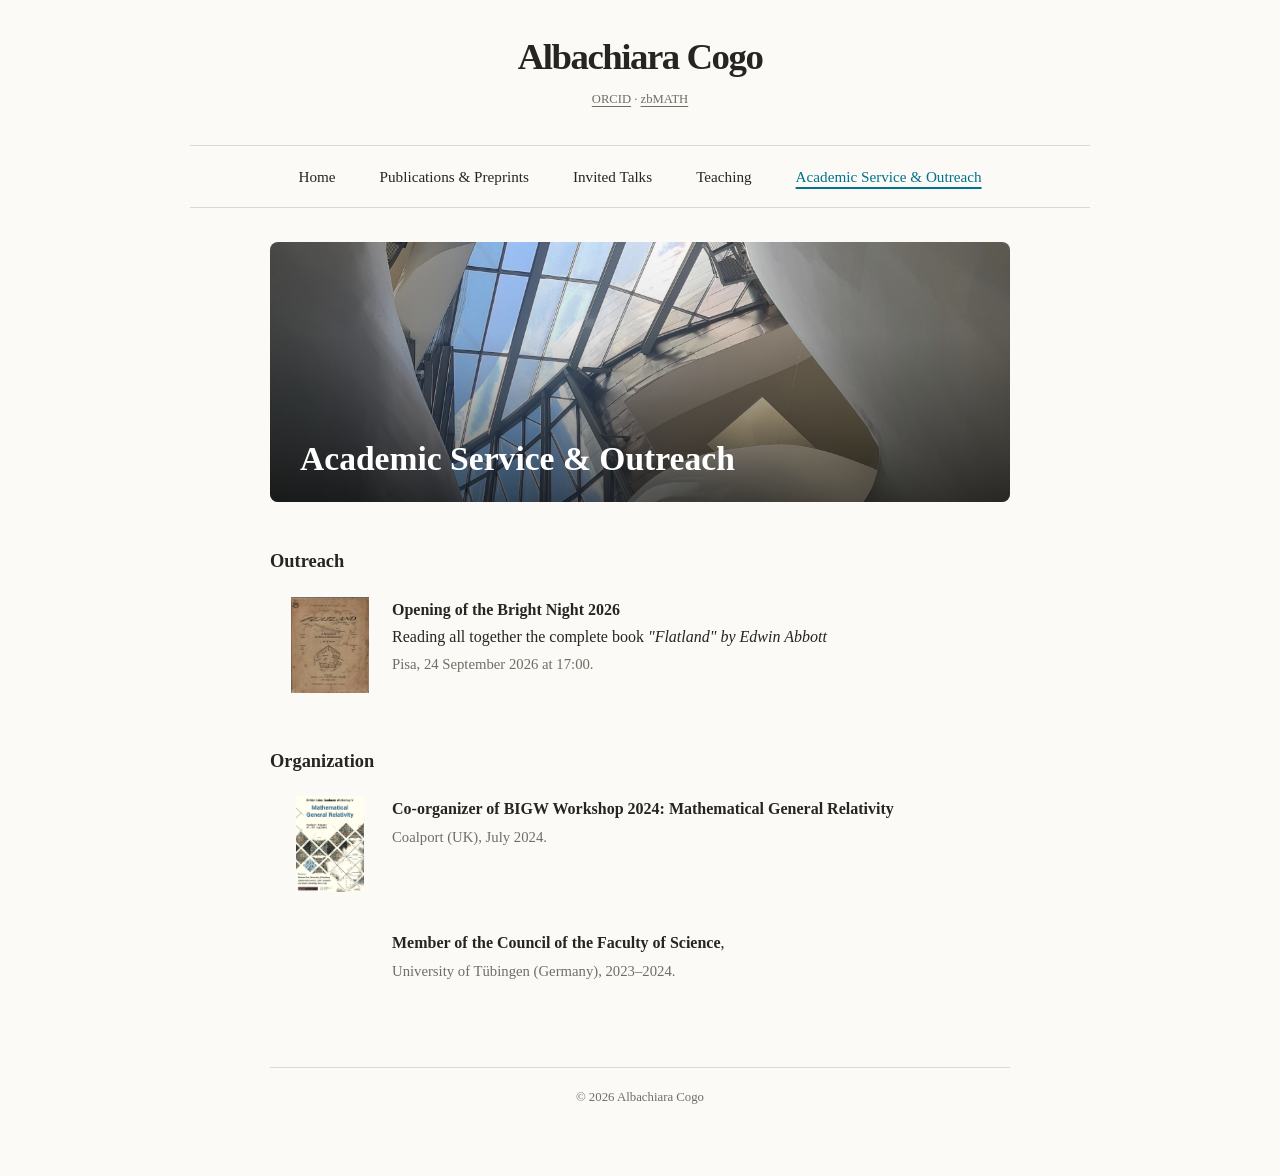
==== academic-service.html @ b160dfd4 "Update academic-service.html" ====
<!doctype html>
<html lang="en">
<head>
  <meta charset="utf-8">
  <meta name="viewport" content="width=device-width, initial-scale=1">
  <title>Academic Service & Outreach | Albachiara Cogo</title>
  <meta name="description" content="Academic service by Your Name.">
  <link rel="stylesheet" href="styles.css">
</head>
<body>
  <div class="site">
    <header class="site-header">
      <p class="site-name"><a href="index.html">Albachiara Cogo</a>  <p class="profile-links">
  <a  href="https://orcid.org/0009-0003-0630-0231">ORCID</a>
  <span aria-hidden="true" target="_blank"
  rel="noopener noreferrer"
  aria-label="View my ORCID profile">·</span>
  <a href="https://zbmath.org/authors/cogo.albachiara">zbMATH</a>
</p></p>
    </header>

    <nav class="main-navigation" aria-label="Main navigation">
      <a href="index.html">Home</a>
      <a href="publications-and-preprints.html">Publications & Preprints</a>
      <a href="invited-talks.html">Invited Talks</a>
      <a href="teaching.html">Teaching</a>
      <a href="academic-service.html" aria-current="page">Academic Service & Outreach</a>
    </nav>

    <main>
       <header class="page-hero">
    <img
      src="Events header.jpg"
      alt=""
      width="1600"
      height="520"
    >
    <h1 class="page-title">Academic Service & Outreach</h1>
  </header>

       <h2>Outreach</h2>
      <ul class="event-list">
        <li>
        <img src="Flatland.jpg" alt="Bright Night">
    <div>
      <strong>Opening of the Bright Night 2026</strong> <br>
      Reading all together the complete book <em> "Flatland" by Edwin Abbott</em>
      <p>Pisa, 24 September 2026 at 17:00.</p>
    </div>
  </li>
      </ul>
      
      <h2>Organization</h2>
       <ul class="event-list">
        <li>
        <img src="BIGW.jpg" alt="BIGW">
    <div>
      <strong>Co-organizer of BIGW Workshop 2024: Mathematical General Relativity</strong>
      <p>Coalport (UK), July 2024.</p>
    </div>
  </li>
        <li class="no-image">
  <div>
    <strong>Member of the Council of the Faculty of Science</strong>,
    <p>University of Tübingen (Germany), 2023–2024.</p>
  </div>
</li>
      </ul>
        
          
        
      
  
   

     

    <footer class="site-footer">
      <p>© 2026 Albachiara Cogo</p>
    </footer>
  </div>
</body>
</html>
---- styles.css ----
/* Shared style for all pages */
/* Minimal editorial style */

:root {
  --page-width: 900px;
  --content-width: 740px;

  --background: #fbfaf7;
  --text: #262521;
  --muted: #716d65;

  --link: #00728D;       /* SNS petrol blue */
  --link-hover: #183F56; /* SNS dark blue */

  --line: #ddd9d1;
}

a {
  color: var(--link);
}

a:hover,
a:focus {
  color: var(--link-hover);
}

.main-navigation a[aria-current="page"] {
  color: var(--link);
}



li::marker {
  color: var(--link);
}

a:focus-visible {
  outline-color: var(--link);
}

* {
  box-sizing: border-box;
}

html {
  overflow-y: scroll;
}

body {
  margin: 0;
  color: var(--text);
  background: var(--background);

  font-family:
    ui-serif,
    Georgia,
    Cambria,
    "Times New Roman",
    serif;

  font-size: 16px;
  line-height: 1.67;
}

.site {
  width: min(calc(100% - 48px), var(--page-width));
  margin: 38px auto 68px;
}

/* Header */

.site-header {
  text-align: center;
}

.site-name {
  margin: 0;
  font-size: clamp(1.7rem, 4.6vw, 2.3rem);
  font-weight: 650;
  line-height: 1.05;
  letter-spacing: -0.04em;
}


.site-name a {
  color: inherit;
  text-decoration: none;
}

.site-name .orcid-text {
  display: inline-block;
  margin-left: 0.7rem;

  color: var(--muted);
  font-family:
    ui-sans-serif,
    -apple-system,
    BlinkMacSystemFont,
    "Segoe UI",
    sans-serif;

  font-size: 0.3em;
  font-weight: 600;
  letter-spacing: 0.07em;
  text-transform: uppercase;
  vertical-align: middle;
}


.site-name .orcid-text:hover,
.site-name .orcid-text:focus {
  color: var(--link);
}


/* Navigation */


.main-navigation {
  display: flex;
  justify-content: center;
  flex-wrap: wrap;
  gap: 11px 34px;

  margin-top: 36px;
  margin: 34px 0 34px;
  padding: 15px 0;

  border-top: 1px solid var(--line);
  border-bottom: 1px solid var(--line);

  
  font-size: 0.95rem;
}

.main-navigation a {
  color: var(--text);
  text-decoration: none;
  padding: 3px 5px;
}

.main-navigation a:hover,
.main-navigation a:focus {
  color: var(--link);
}

.main-navigation a[aria-current="page"] {
  color: var(--link);
  text-decoration: underline;
  text-decoration-thickness: 2px;
  text-underline-offset: 5px;
}

/* Main content */

main {
  max-width: var(--content-width);
  margin: 0 auto;
}

p {
  margin: 0 0 1.4rem;
}

.publication-list {
  font-size: 0.86rem;
  line-height: 1.55;
}

.publication-list li {
  margin-bottom: 0.9rem;
}


.event-list {
  list-style: none;
  padding: 0;
  margin: 0;
}

.event-list li {
  display: flex;
  align-items: flex-start;
  gap: 14px;

  margin-bottom: 14px;
  padding: 12px;

  border: none;
  border-radius: 0;
  box-shadow: none;
}

.event-list img {
  width: 96px;
  height: 96px;
  flex: 0 0 96px;

  object-fit: contain;
  object-position: center;

  border: none;
  border-radius: 4px;
}

/* Small event thumbnails */


.event-list li > div {
  flex: 1;
  min-width: 0;
}

.event-list p {
  margin: 0.25rem 0 0;
  color: var(--muted);
  font-size: 0.92rem;
  line-height: 1.45;
}

.event-list li.no-image {
  display: block;
}

.event-list li.no-image > div {
  width: 100%;
}

.event-list li.no-image {
  padding-left: 122px; /* 12px padding + 96px image + 14px gap */
}

.small {
  font-size: 0.9rem;
  line-height: 1.55;
  margin-left: 0;
  padding-left: 0;
}

.publication-links {
  display: inline-block;
  margin-left: 0.45rem;
  white-space: nowrap;
}


.profile-links {
  margin: 0.65rem 0.5rem 0.5rem;
  color: var(--muted);
  font-size: 0.79rem;
   margin-top: 0.8rem;
}

.profile-links a {
  color: inherit;
  text-underline-offset: 3px;
}

h1, h2 {
  font-family: inherit;
  font-weight: 590;
  line-height: 1.2;
}


.page-title {
  margin: 0 0 2rem;
  font-size: clamp(1.4rem, 3.8vw, 2rem);
}

h1:not(.page-title) {
  margin: 3rem 0 0.8rem;
  font-size: 1.25rem;
}

h2 {
  margin: 2.8rem 0 0.8rem;
  font-size: 1.15rem;
}

/* Links */

a {
  color: var(--link);
  text-decoration-thickness: 1px;
  text-underline-offset: 3px;
}

a:hover {
  text-decoration-thickness: 2px;
}

a:focus-visible {
  outline: 2px solid var(--link);
  outline-offset: 4px;
  border-radius: 2px;
}

/* Portrait */

.profile {
  margin: 0 0 2.8rem;
}


.profile-picture {
  display: block;
  width: min(270px, 70vw);
  aspect-ratio: 1;
  margin: 30px auto;
  border-radius: 50%;
  object-fit: cover;
}

.profile figcaption {
  max-width: 320px;
  margin: 0 auto;

  color: var(--muted);
  font-size: 0.6rem;
  line-height: 1.4;
  text-align: center;
}

/* Inner-page image header */

.page-hero {
  position: relative;
  margin: 0 0 48px;
  overflow: hidden;
  border-radius: 8px;
  background: #e8e8e8;
}

.page-hero img {
  display: block;
  width: 100%;
  height: clamp(170px, 25vw, 260px);
  object-fit: cover;

  /* Keeps different photographs visually coherent */
  filter: grayscale(2%) saturate(95%) contrast(95%);
}

/* Darkens only the lower part, behind the title */
.page-hero::after {
  content: "";
  position: absolute;
  inset: 0;
  background:
    linear-gradient(
      to top,
      rgba(0, 0, 0, 0.64),
      rgba(0, 0, 0, 0.08) 65%,
      transparent
    );
}

.page-title {
  margin: 0 0 2rem;
  font-size: clamp(1.6rem, 4vw, 2.1rem);
}

.page-hero .page-title {
  position: absolute;
  z-index: 1;
  left: 30px;
  right: 30px;
  bottom: 24px;

  margin: 0;
  color: #fff;
  font-size: clamp(1.5rem, 4vw, 2.1rem);
  line-height: 1.1;
}

@media (max-width: 640px) {
  .page-hero {
    margin-bottom: 36px;
    border-radius: 5px;
  }

  .page-hero img {
    height: 180px;
  }

  .page-hero .page-title {
    left: 18px;
    right: 18px;
    bottom: 17px;
  }
}

/* Lists */

ul,
ol {
  padding-left: 1.5em;
}

li {
  margin-bottom: 1rem;
}

li::marker {
  color: var(--muted);
}

.compact-list li {
  margin-bottom: 0.55rem;
}

/* Footer */

.site-footer {
  max-width: var(--content-width);
  margin: 4.5rem auto 0;
  padding-top: 1.2rem;

  border-top: 1px solid var(--line);

  color: var(--muted);
  font-size: 0.8rem;
  text-align: center;
}

/* Mobile */

@media (max-width: 640px) {
  body {
    font-size: 16px;
  }

  .site {
    width: min(calc(100% - 30px), var(--page-width));
    margin-top: 26px;
  }

  .site-name .orcid-text {
    display: block;
    width: max-content;
    margin: 0.8rem auto 0;
    font-size: 0.65rem;
  }

  .main-navigation {
    justify-content: center;
    gap: 9px 18px;
    font-size: 0.9rem;
    text-align: center;
  }
}

@media (max-width: 520px) {
  .event-list li {
    gap: 10px;
    padding: 10px;
  }

  .event-list img {
    width: 76px;
    height: 60px;
    flex-basis: 76px;
  }
}
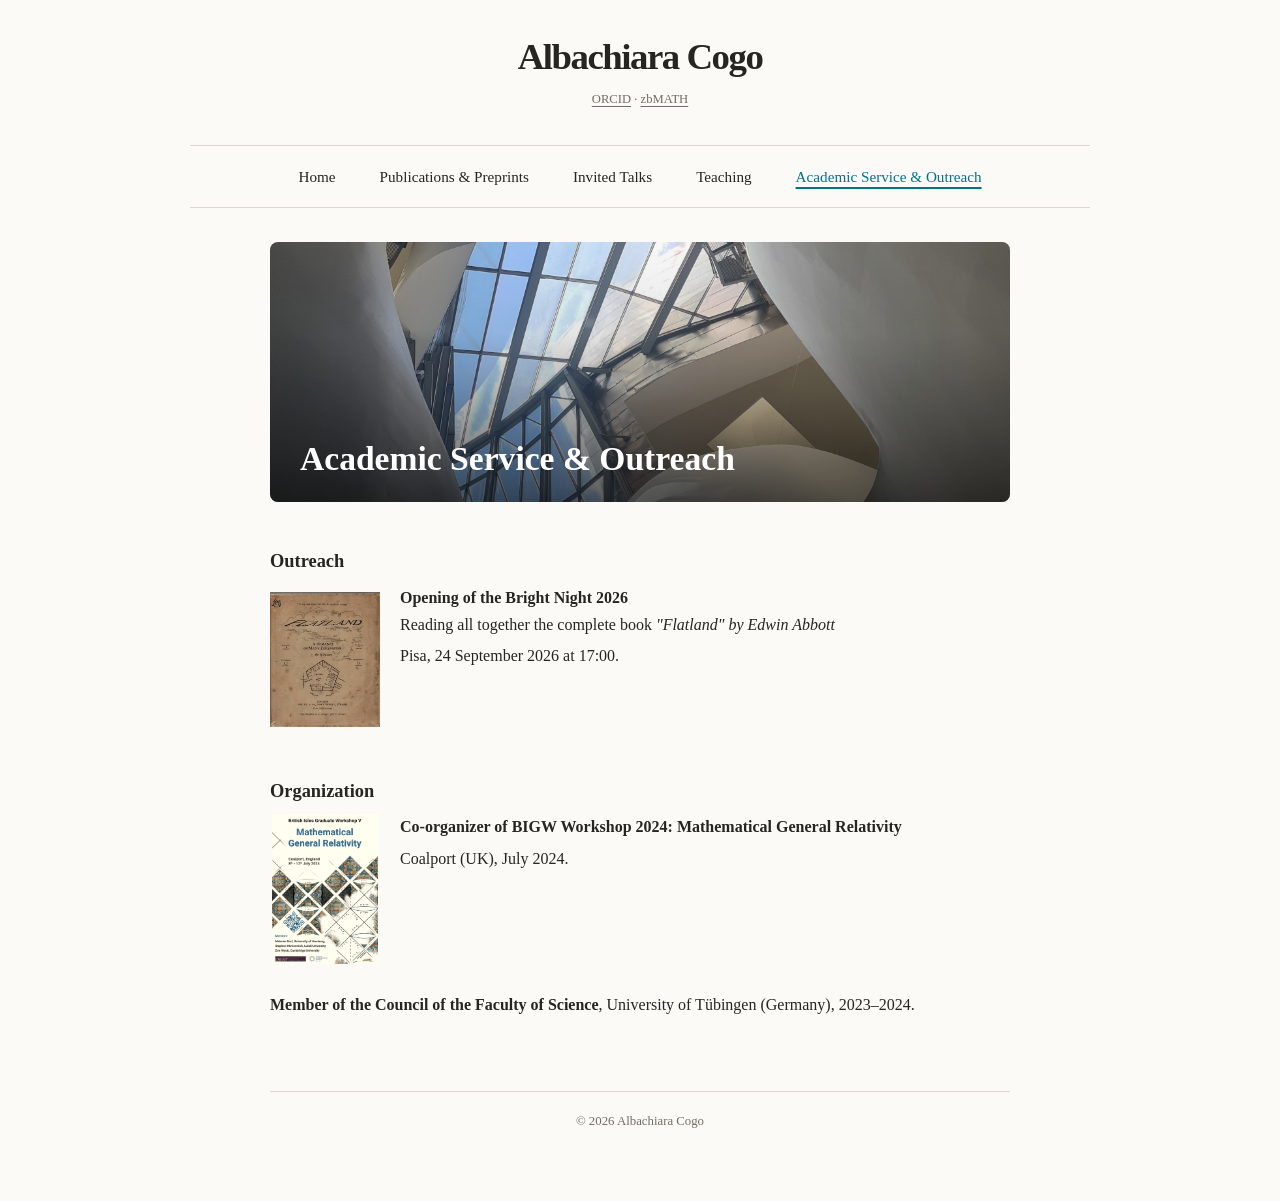
==== commit 859dcf11: "Update academic-service.html" ====
--- a/academic-service.html
+++ b/academic-service.html
@@ -58,11 +58,10 @@
       <strong>Co-organizer of BIGW Workshop 2024: Mathematical General Relativity</strong>
       <p>Coalport (UK), July 2024.</p>
     </div>
-  </li>
-        <li class="no-image">
+  <li class="no-image">
   <div>
     <strong>Member of the Council of the Faculty of Science</strong>,
-    <p>University of Tübingen (Germany), 2023–2024.</p>
+    University of Tübingen (Germany), 2023–2024.
   </div>
 </li>
       </ul>
--- a/styles.css
+++ b/styles.css
@@ -174,60 +174,53 @@
 
 .event-list {
   list-style: none;
+  margin: 0;
   padding: 0;
-  margin: 0;
 }
 
 .event-list li {
   display: flex;
   align-items: flex-start;
-  gap: 14px;
-
-  margin-bottom: 14px;
-  padding: 12px;
+  gap: 20px;
+
+  margin-bottom: 28px;
+  padding: 0;
+
+  border: none !important;
+  border-radius: 0;
+  box-shadow: none;
+  outline: none;
+}
+
+.event-list img {
+  display: block;
+
+  width: 110px;
+  height: 150px;
+  flex: 0 0 110px;
+
+  object-fit: contain;
+  object-position: center;
+
+  /* Matches the page instead of showing a grey rectangle */
+  background: var(--background);
 
   border: none;
   border-radius: 0;
   box-shadow: none;
 }
 
-.event-list img {
-  width: 96px;
-  height: 96px;
-  flex: 0 0 96px;
-
-  object-fit: contain;
-  object-position: center;
-
-  border: none;
-  border-radius: 4px;
-}
-
-/* Small event thumbnails */
-
-
 .event-list li > div {
   flex: 1;
   min-width: 0;
 }
 
 .event-list p {
-  margin: 0.25rem 0 0;
-  color: var(--muted);
-  font-size: 0.92rem;
-  line-height: 1.45;
+  margin: 0.3rem 0 0;
 }
 
 .event-list li.no-image {
   display: block;
-}
-
-.event-list li.no-image > div {
-  width: 100%;
-}
-
-.event-list li.no-image {
-  padding-left: 122px; /* 12px padding + 96px image + 14px gap */
 }
 
 .small {
@@ -453,15 +446,14 @@
 
 @media (max-width: 520px) {
   .event-list li {
-    gap: 10px;
-    padding: 10px;
+    gap: 14px;
   }
 
   .event-list img {
-    width: 76px;
-    height: 60px;
-    flex-basis: 76px;
-  }
-}
-
-
+    width: 105px;
+    height: 140px;
+    flex-basis: 105px;
+  }
+}
+
+
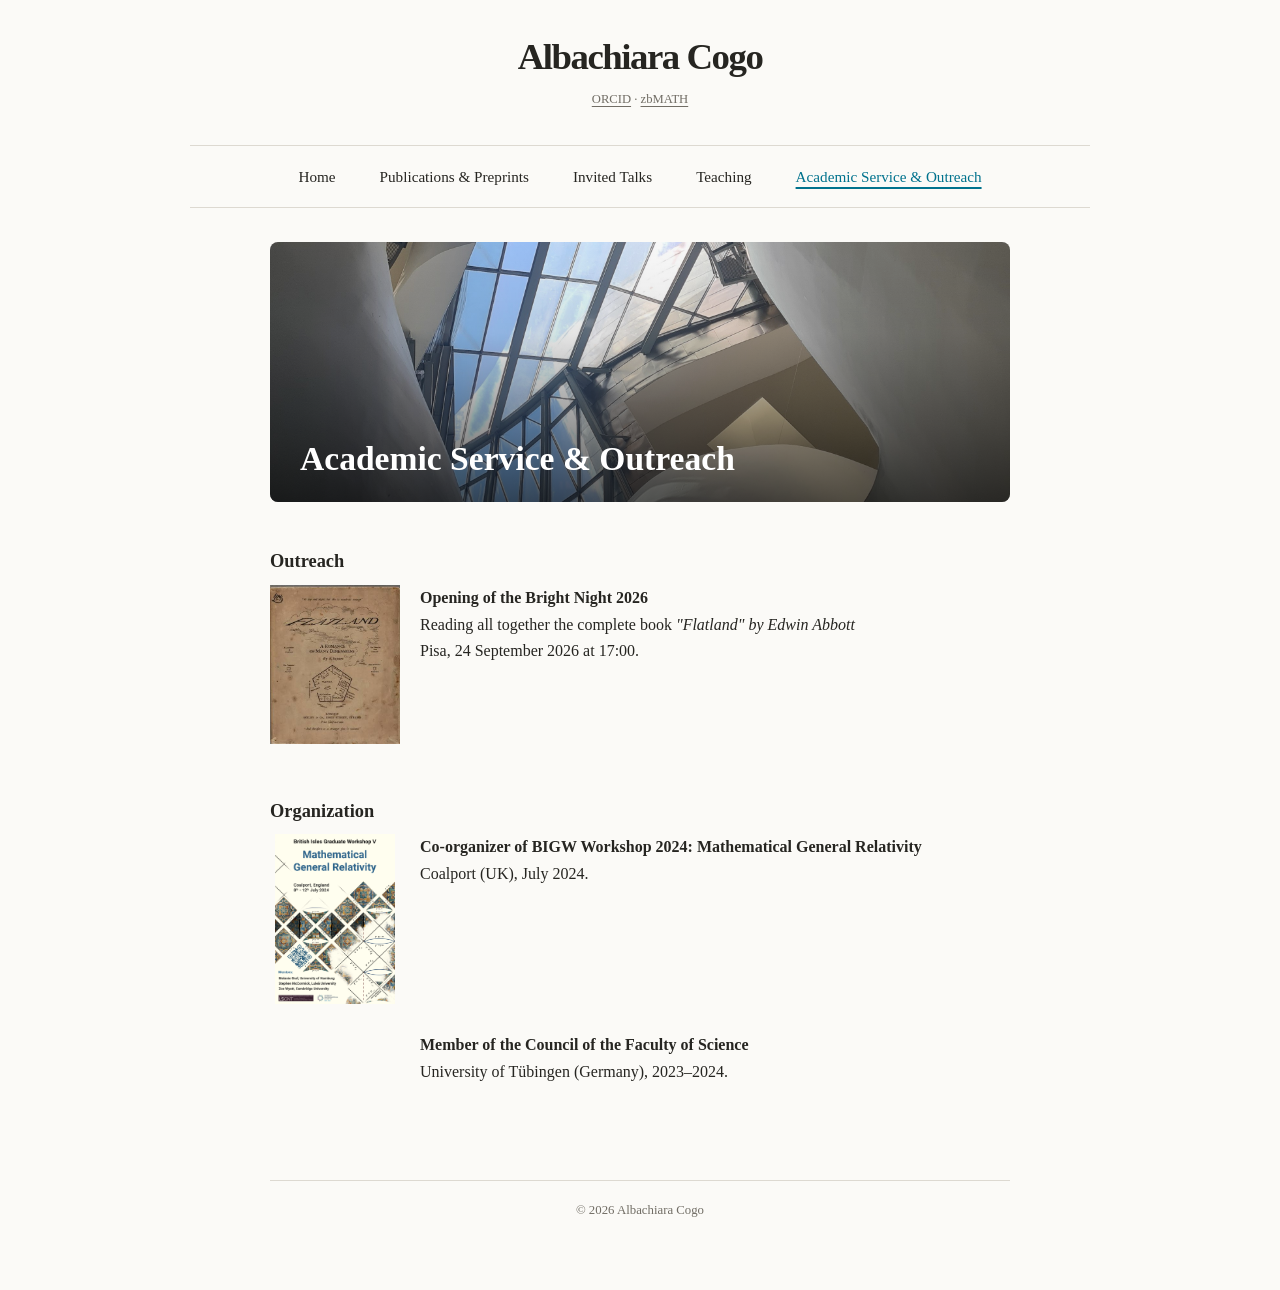
==== commit 3893cef0: "Update academic-service.html" ====
--- a/academic-service.html
+++ b/academic-service.html
@@ -60,8 +60,8 @@
     </div>
   <li class="no-image">
   <div>
-    <strong>Member of the Council of the Faculty of Science</strong>,
-    University of Tübingen (Germany), 2023–2024.
+    <strong>Member of the Council of the Faculty of Science</strong>
+    <p>University of Tübingen (Germany), 2023–2024.</p>
   </div>
 </li>
       </ul>
--- a/styles.css
+++ b/styles.css
@@ -173,54 +173,41 @@
 
 
 .event-list {
+  --picture-width: 130px;
+  --event-gap: 20px;
+
   list-style: none;
   margin: 0;
   padding: 0;
 }
 
 .event-list li {
-  display: flex;
-  align-items: flex-start;
-  gap: 20px;
+  display: grid;
+  grid-template-columns: var(--picture-width) minmax(0, 1fr);
+  column-gap: var(--event-gap);
+  align-items: start;
 
   margin-bottom: 28px;
   padding: 0;
-
-  border: none !important;
-  border-radius: 0;
+  border: 0 !important;
   box-shadow: none;
-  outline: none;
 }
 
 .event-list img {
   display: block;
-
-  width: 110px;
-  height: 150px;
-  flex: 0 0 110px;
+  width: var(--picture-width);
+  height: 170px;
 
   object-fit: contain;
-  object-position: center;
-
-  /* Matches the page instead of showing a grey rectangle */
-  background: var(--background);
-
-  border: none;
+  object-position: top center;
+
+  background: transparent;
+  border: 0;
   border-radius: 0;
-  box-shadow: none;
-}
-
-.event-list li > div {
-  flex: 1;
-  min-width: 0;
-}
-
-.event-list p {
-  margin: 0.3rem 0 0;
-}
-
-.event-list li.no-image {
-  display: block;
+}
+
+.event-list li.no-image > div {
+  grid-column: 2;
 }
 
 .small {
@@ -444,16 +431,19 @@
   }
 }
 
-@media (max-width: 520px) {
-  .event-list li {
-    gap: 14px;
+@media (max-width: 600px) {
+  .event-list {
+    --picture-width: 105px;
+    --event-gap: 14px;
   }
 
   .event-list img {
-    width: 105px;
     height: 140px;
-    flex-basis: 105px;
-  }
-}
-
-
+  }
+
+  .event-list li.no-image > div {
+    grid-column: 1 / -1;
+  }
+}
+
+
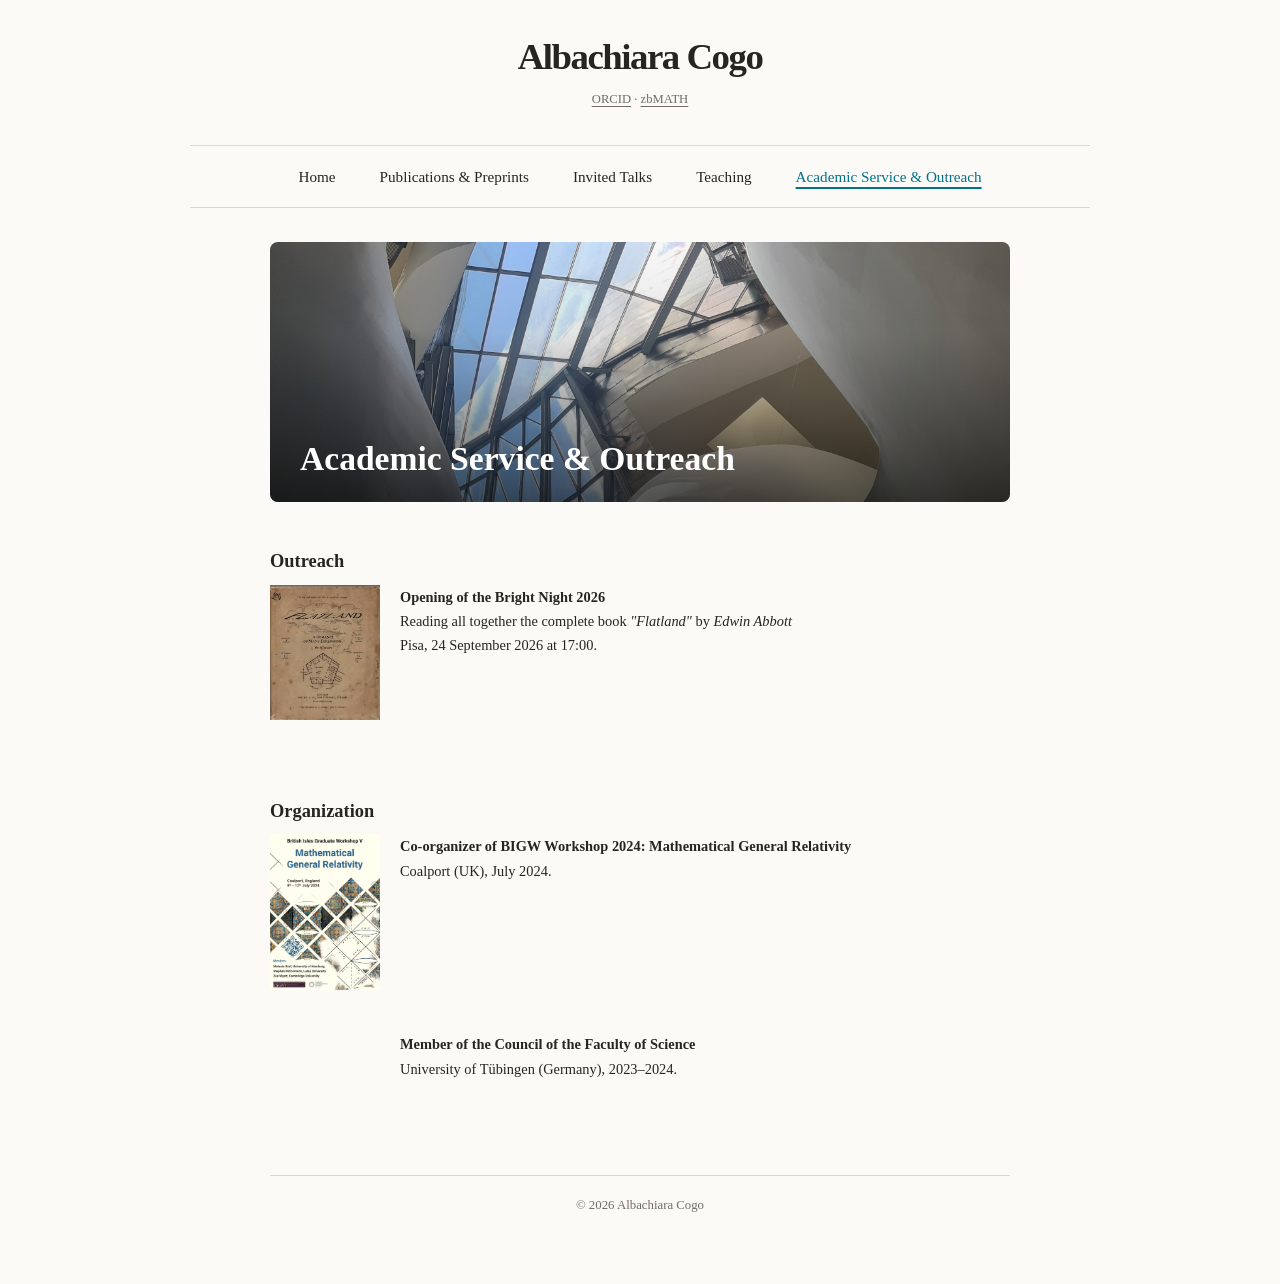
==== commit 33c334ca: "Update academic-service.html" ====
--- a/academic-service.html
+++ b/academic-service.html
@@ -44,7 +44,7 @@
         <img src="Flatland.jpg" alt="Bright Night">
     <div>
       <strong>Opening of the Bright Night 2026</strong> <br>
-      Reading all together the complete book <em> "Flatland" by Edwin Abbott</em>
+      Reading all together the complete book <em> "Flatland"</em> by <em>Edwin Abbott</em>
       <p>Pisa, 24 September 2026 at 17:00.</p>
     </div>
   </li>
@@ -58,6 +58,7 @@
       <strong>Co-organizer of BIGW Workshop 2024: Mathematical General Relativity</strong>
       <p>Coalport (UK), July 2024.</p>
     </div>
+          </li>
   <li class="no-image">
   <div>
     <strong>Member of the Council of the Faculty of Science</strong>
--- a/styles.css
+++ b/styles.css
@@ -173,7 +173,7 @@
 
 
 .event-list {
-  --picture-width: 130px;
+  --picture-width: 110px;
   --event-gap: 20px;
 
   list-style: none;
@@ -187,6 +187,8 @@
   column-gap: var(--event-gap);
   align-items: start;
 
+font-size: 0.9rem;
+  
   margin-bottom: 28px;
   padding: 0;
   border: 0 !important;
@@ -442,8 +444,6 @@
   }
 
   .event-list li.no-image > div {
-    grid-column: 1 / -1;
-  }
-}
-
-
+    grid-column: 2;
+  }
+}
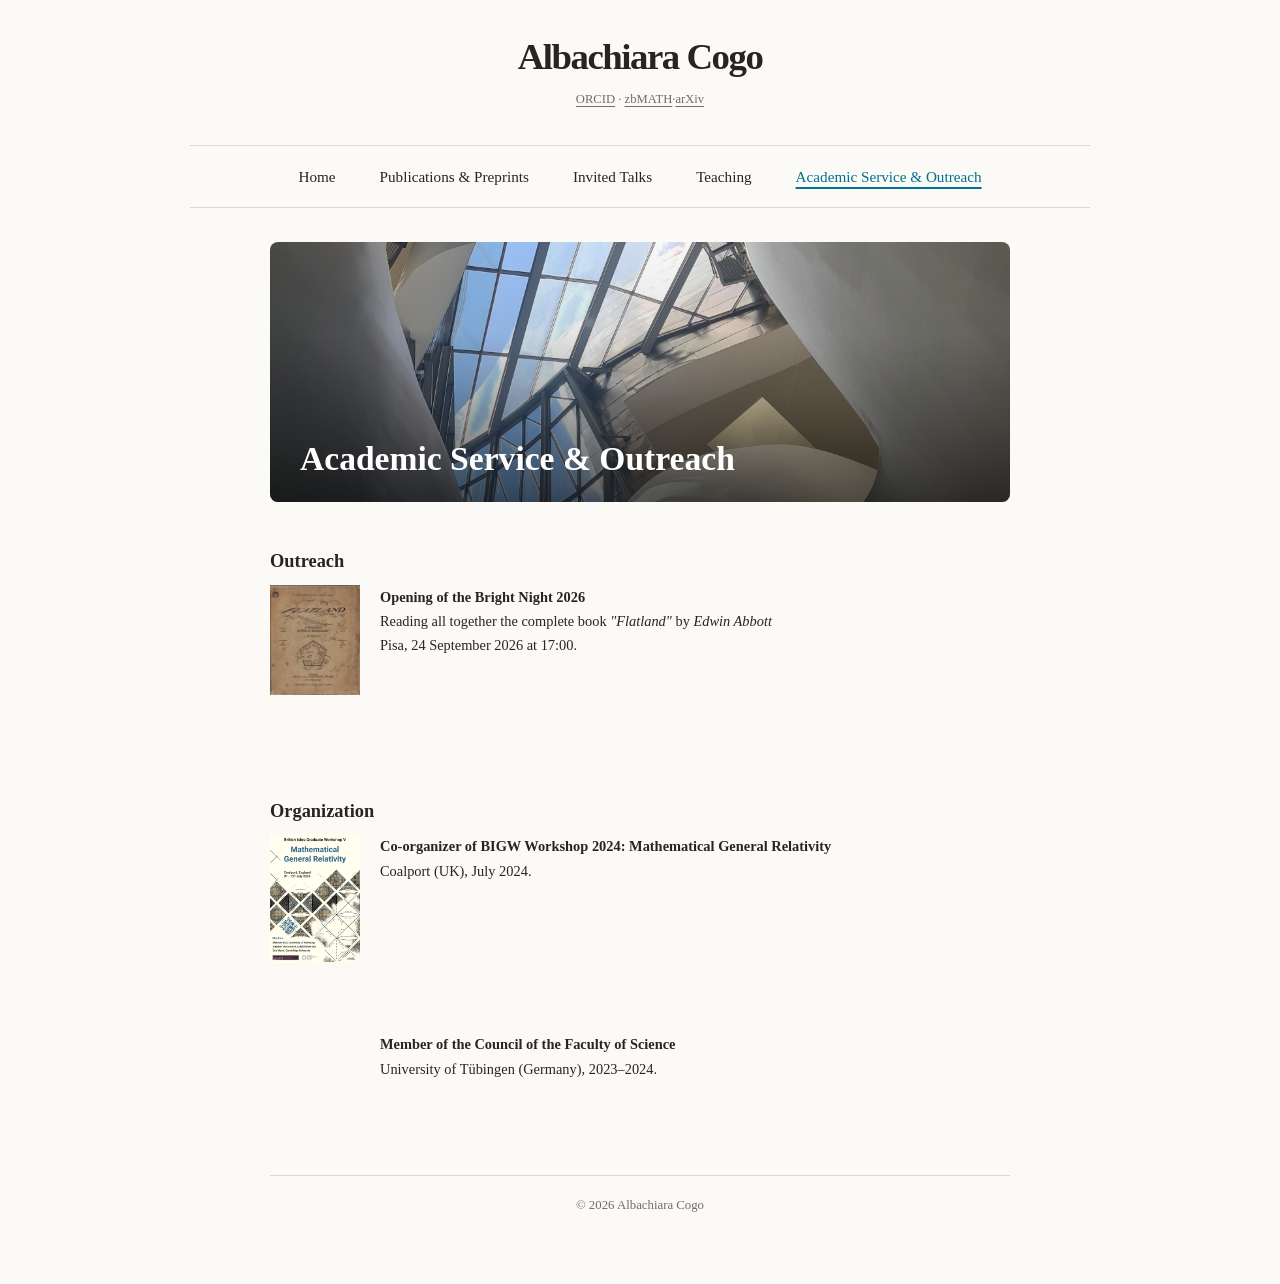
==== commit 6ea79b6e: "Update academic-service.html" ====
--- a/academic-service.html
+++ b/academic-service.html
@@ -15,7 +15,7 @@
   <span aria-hidden="true" target="_blank"
   rel="noopener noreferrer"
   aria-label="View my ORCID profile">·</span>
-  <a href="https://zbmath.org/authors/cogo.albachiara">zbMATH</a>
+  <a href="https://zbmath.org/authors/cogo.albachiara">zbMATH</a>·<a href="https://arxiv.org/a/cogo_a_1.html">arXiv</a>
 </p></p>
     </header>
 
--- a/styles.css
+++ b/styles.css
@@ -52,7 +52,6 @@
   background: var(--background);
 
   font-family:
-    ui-serif,
     Georgia,
     Cambria,
     "Times New Roman",
@@ -61,6 +60,13 @@
   font-size: 16px;
   line-height: 1.67;
 }
+
+.special-name {
+  font-family: Georgia, "Times New Roman", serif;
+ font-family: Arial, sans-serif;
+}
+
+
 
 .site {
   width: min(calc(100% - 48px), var(--page-width));
@@ -173,7 +179,7 @@
 
 
 .event-list {
-  --picture-width: 110px;
+  --picture-width: 90px;
   --event-gap: 20px;
 
   list-style: none;
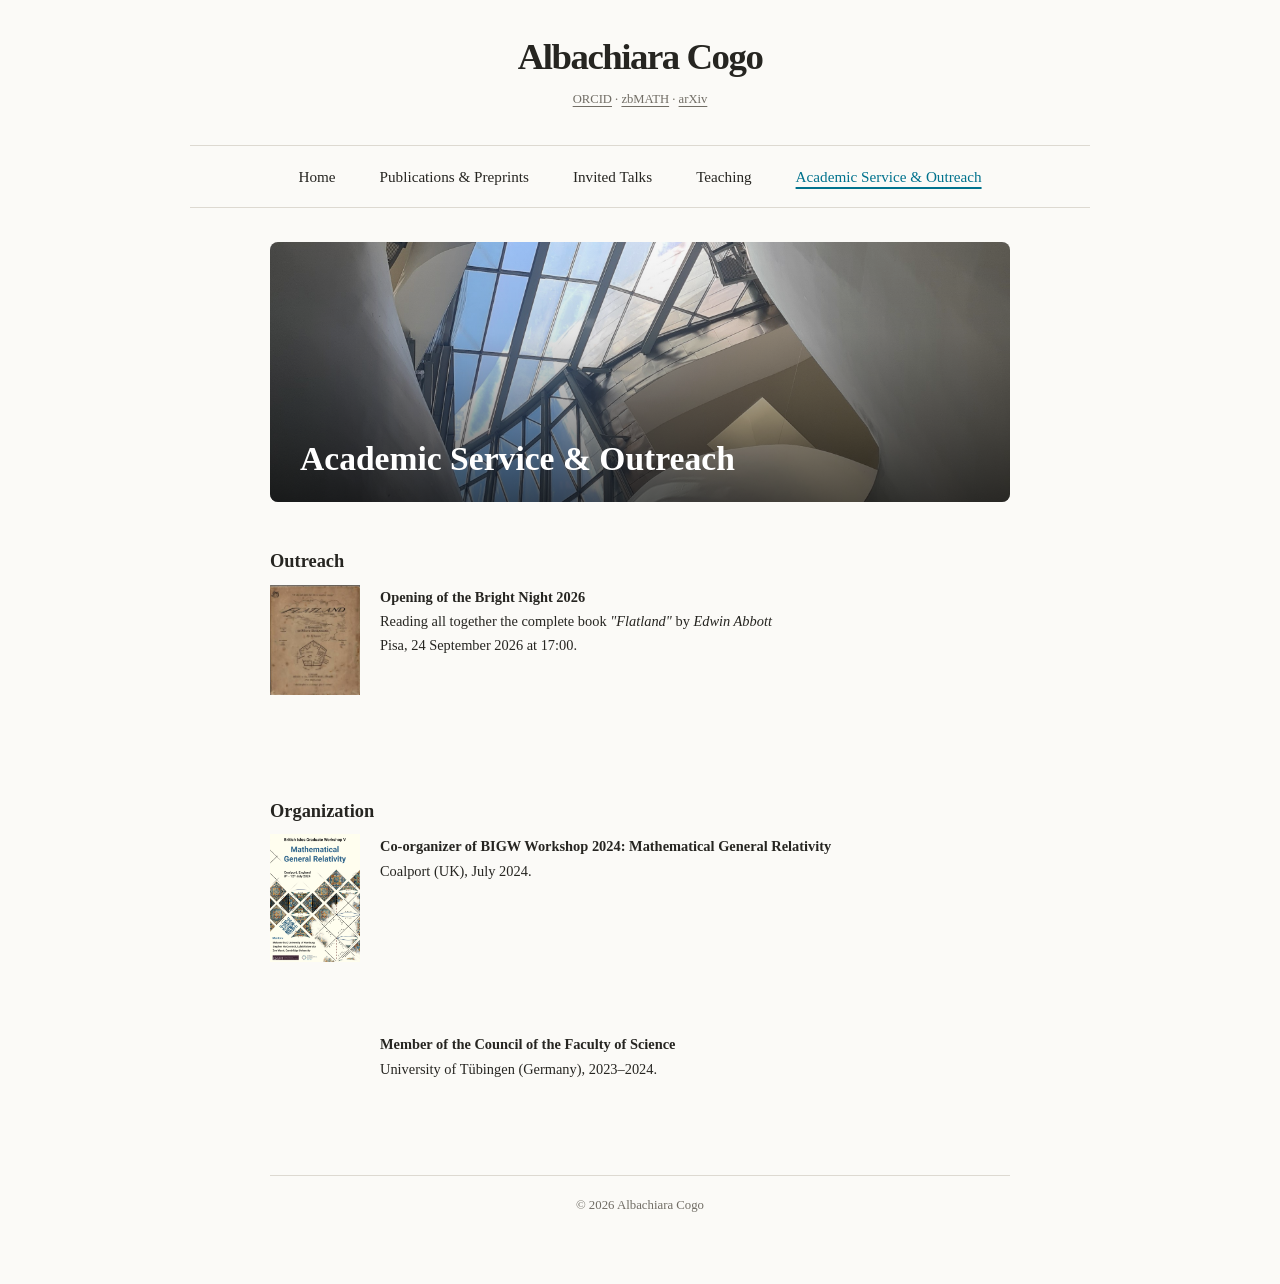
==== commit dbe254aa: "Update academic-service.html" ====
--- a/academic-service.html
+++ b/academic-service.html
@@ -15,7 +15,11 @@
   <span aria-hidden="true" target="_blank"
   rel="noopener noreferrer"
   aria-label="View my ORCID profile">·</span>
-  <a href="https://zbmath.org/authors/cogo.albachiara">zbMATH</a>·<a href="https://arxiv.org/a/cogo_a_1.html">arXiv</a>
+ <a href="https://zbmath.org/authors/cogo.albachiara">zbMATH</a> 
+        <span aria-hidden="true" target="_blank"
+  rel="noopener noreferrer"
+  aria-label="View my zbMATH profile">·</span>
+        <a href="https://arxiv.org/a/cogo_a_1.html">arXiv</a>
 </p></p>
     </header>
 
